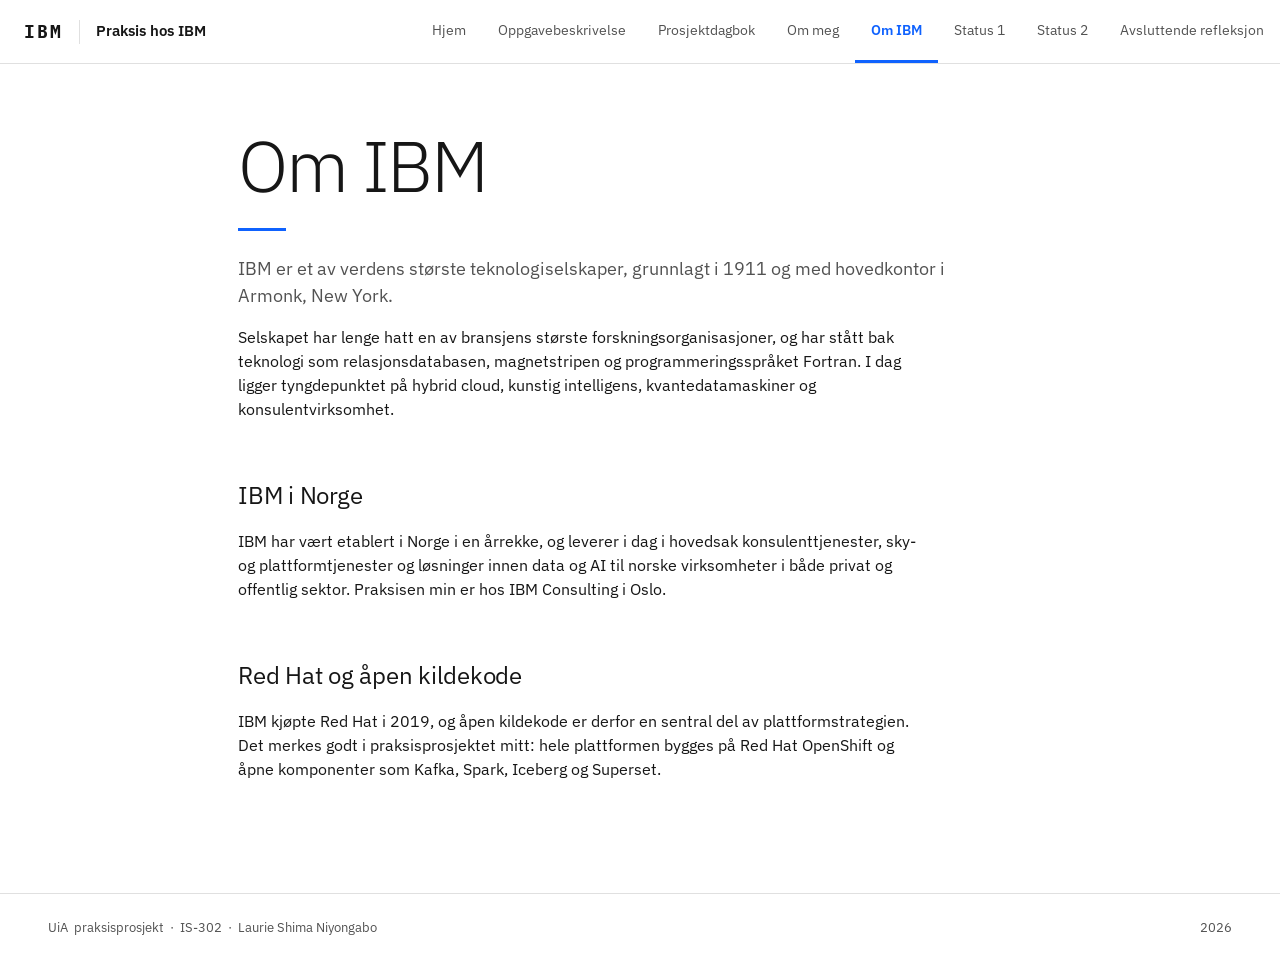
==== om-ibm.html @ 8fbba246 "Praksisnettsted Laurie" ====
<!DOCTYPE html>
<html lang="no">
<head>
<meta charset="utf-8">
<meta name="viewport" content="width=device-width, initial-scale=1">
<title>Om IBM – Praksis hos IBM</title>
<meta name="description" content="Om IBM og IBM Norge, praksisstedet for IS-302 praksisprosjekt.">
<link rel="preconnect" href="https://fonts.googleapis.com">
<link rel="preconnect" href="https://fonts.gstatic.com" crossorigin>
<link href="https://fonts.googleapis.com/css2?family=IBM+Plex+Mono:wght@400;700&family=IBM+Plex+Sans:wght@300;400;600&display=swap" rel="stylesheet">
<link rel="stylesheet" href="styles.css">
</head>
<body>

<a class="skip-link" href="#innhold">Hopp til innhold</a>

<!-- Toppmeny: lik på alle sider -->
<header class="masthead">
  <a class="masthead__brand" href="index.html">
    <span class="masthead__mark">IBM</span>
    <span class="masthead__divider"></span>
    <span class="masthead__title">Praksis hos IBM</span>
  </a>
  <nav class="mainnav" aria-label="Hovedmeny">
    <a href="index.html">Hjem</a>
    <a href="oppgavebeskrivelse.html">Oppgavebeskrivelse</a>
    <a href="prosjektdagbok.html">Prosjektdagbok</a>
    <a href="om-meg.html">Om meg</a>
    <a href="om-ibm.html" aria-current="page">Om IBM</a>
    <a href="status-1.html">Status 1</a>
    <a href="status-2.html">Status 2</a>
    <a href="refleksjon.html">Avsluttende refleksjon</a>
  </nav>
</header>

<main class="content" id="innhold">
  <h1 class="page-title">Om IBM</h1>
  <div class="rule"></div>
  <p class="lede">IBM er et av verdens største teknologiselskaper, grunnlagt i 1911 og med hovedkontor i Armonk, New York.</p>

  <p>Selskapet har lenge hatt en av bransjens største forskningsorganisasjoner, og har stått bak teknologi som relasjonsdatabasen, magnetstripen og programmeringsspråket Fortran. I dag ligger tyngdepunktet på hybrid cloud, kunstig intelligens, kvantedatamaskiner og konsulentvirksomhet.</p>

  <h2 class="section-title">IBM i Norge</h2>
  <p>IBM har vært etablert i Norge i en årrekke, og leverer i dag i hovedsak konsulenttjenester, sky- og plattformtjenester og løsninger innen data og AI til norske virksomheter i både privat og offentlig sektor. Praksisen min er hos IBM Consulting i Oslo.</p>

  <h2 class="section-title">Red Hat og åpen kildekode</h2>
  <p>IBM kjøpte Red Hat i 2019, og åpen kildekode er derfor en sentral del av plattformstrategien. Det merkes godt i praksisprosjektet mitt: hele plattformen bygges på Red Hat OpenShift og åpne komponenter som Kafka, Spark, Iceberg og Superset.</p>
</main>

<footer class="footer">
  <span>UiA &nbsp;praksisprosjekt &nbsp;·&nbsp; IS-302 &nbsp;·&nbsp; Laurie Shima Niyongabo</span>
  <span>2026</span>
</footer>

</body>
</html>
---- styles.css ----
/* ==========================================================================
   Praksis hos IBM – felles stilark
   Bygget på IBM sitt designspråk (Carbon): IBM Plex, blå #0f62fe,
   skarpe hjørner og hårfine linjer i stedet for skygger.
   ========================================================================== */

:root {
  /* IBM-farger (Carbon) */
  --blue-60: #0f62fe;   /* primærblå */
  --blue-70: #0043ce;   /* hover */
  --blue-10: #edf5ff;   /* lys blå flate */
  --gray-100: #161616;  /* tekst */
  --gray-70: #525252;   /* sekundærtekst */
  --gray-50: #8d8d8d;
  --gray-30: #c6c6c6;
  --gray-20: #e0e0e0;   /* kantlinjer */
  --gray-10: #f4f4f4;   /* flate */
  --white: #ffffff;

  --header-h: 64px;
}

*, *::before, *::after { box-sizing: border-box; }

body {
  margin: 0;
  min-height: 100vh;
  display: flex;
  flex-direction: column;
  font-family: "IBM Plex Sans", system-ui, -apple-system, "Helvetica Neue", Arial, sans-serif;
  font-size: 16px;
  line-height: 1.5;
  color: var(--gray-100);
  background: var(--white);
  -webkit-font-smoothing: antialiased;
}

a { color: var(--blue-60); }

/* Synlig tastaturfokus – krav til universell utforming */
a:focus-visible,
button:focus-visible {
  outline: 2px solid var(--blue-60);
  outline-offset: 2px;
}

.skip-link {
  position: absolute;
  left: -9999px;
  z-index: 100;
  padding: 12px 16px;
  background: var(--blue-60);
  color: var(--white);
  text-decoration: none;
}
.skip-link:focus { left: 8px; top: 8px; }

/* --------------------------------------------------------------------------
   Toppmeny
   -------------------------------------------------------------------------- */

.masthead {
  position: sticky;
  top: 0;
  z-index: 20;
  display: flex;
  align-items: center;
  gap: 16px;
  min-height: var(--header-h);
  padding-left: 24px;
  background: var(--white);
  border-bottom: 1px solid var(--gray-20);
}

.masthead__brand {
  display: flex;
  align-items: center;
  gap: 16px;
  white-space: nowrap;
  text-decoration: none;
  color: inherit;
}

.masthead__mark {
  font-family: "IBM Plex Mono", ui-monospace, monospace;
  font-weight: 700;
  font-size: 1.125rem;
  letter-spacing: 0.12em;
}

.masthead__divider {
  width: 1px;
  height: 24px;
  background: var(--gray-20);
}

.masthead__title { font-weight: 600; font-size: 0.9375rem; }

.mainnav {
  margin-left: auto;
  display: flex;
  align-self: stretch;
  overflow-x: auto;
  scrollbar-width: none;
}
.mainnav::-webkit-scrollbar { display: none; }

.mainnav a {
  display: flex;
  align-items: center;
  padding: 0 16px;
  font-size: 0.875rem;
  color: var(--gray-70);
  text-decoration: none;
  white-space: nowrap;
  border-bottom: 3px solid transparent;
}
.mainnav a:hover { color: var(--gray-100); background: var(--gray-10); }
.mainnav a[aria-current="page"] {
  color: var(--blue-60);
  font-weight: 600;
  border-bottom-color: var(--blue-60);
}

/* --------------------------------------------------------------------------
   Innhold – én kolonne, sentrert
   -------------------------------------------------------------------------- */

.content {
  flex: 1 0 auto;      /* skyver bunnteksten helt ned selv på korte sider */
  width: 100%;
  max-width: 900px;
  margin: 0 auto;
  padding: 64px 48px 96px;
}

.content p { max-width: 68ch; }

/* --------------------------------------------------------------------------
   Typografi
   -------------------------------------------------------------------------- */

.page-title {
  margin: 0;
  font-weight: 300;
  font-size: clamp(2.5rem, 7vw, 4.5rem);
  line-height: 1.05;
  letter-spacing: -0.03em;
}

.rule {
  width: 48px;
  height: 3px;
  margin-top: 24px;
  background: var(--blue-60);
}

.lede {
  margin: 24px 0 0;
  font-size: 1.125rem;
  color: var(--gray-70);
}

.section-title {
  margin: 56px 0 0;
  font-size: 1.5rem;
  font-weight: 400;
  letter-spacing: -0.01em;
}

.section-title + p { margin-top: 16px; }

/* Metadata-linje, f.eks. under en dagbokoppføring */
.meta {
  font-family: "IBM Plex Mono", ui-monospace, monospace;
  font-size: 0.8125rem;
  letter-spacing: 0.04em;
  color: var(--gray-70);
}

/* --------------------------------------------------------------------------
   Kortrutenett – egne kantlinjer, så tomme celler ikke synes
   -------------------------------------------------------------------------- */

.cards {
  display: grid;
  grid-template-columns: repeat(auto-fill, minmax(224px, 1fr));
  gap: 16px;
  margin-top: 40px;
}

.card {
  display: flex;
  flex-direction: column;
  min-height: 200px;
  padding: 24px;
  background: var(--white);
  border: 1px solid var(--gray-20);
  color: inherit;
  text-decoration: none;
  transition: border-color 120ms linear, background 120ms linear;
}
.card:hover {
  background: var(--gray-10);
  border-color: var(--blue-60);
}

.card__icon {
  display: grid;
  place-items: center;
  width: 48px;
  height: 48px;
  background: var(--blue-10);
  color: var(--blue-60);
}

.card__title { margin: 24px 0 0; font-size: 1.0625rem; font-weight: 600; }
.card__rule { width: 24px; height: 2px; margin: 16px 0; background: var(--gray-30); }
.card__meta { margin: auto 0 0; font-size: 0.875rem; color: var(--gray-70); }

/* --------------------------------------------------------------------------
   Lenkeliste, f.eks. kontaktinfo
   -------------------------------------------------------------------------- */

.linklist {
  list-style: none;
  margin: 24px 0 0;
  padding: 0;
  display: grid;
  gap: 12px;
}
.linklist li {
  display: flex;
  align-items: center;
  gap: 12px;
  font-size: 0.9375rem;
}
.linklist svg { flex: none; color: var(--blue-60); }

.checklist { margin: 16px 0 0; padding-left: 20px; color: var(--gray-70); }
.checklist li { margin-bottom: 6px; }

/* --------------------------------------------------------------------------
   Profil – portrett ved siden av tekst
   -------------------------------------------------------------------------- */

.profile {
  display: grid;
  grid-template-columns: 260px minmax(0, 1fr);
  gap: 40px;
  align-items: start;
  margin-top: 40px;
}

.profile__photo {
  width: 100%;
  aspect-ratio: 4 / 5;
  object-fit: cover;
  border: 1px solid var(--gray-20);
  display: block;
}

.profile p:first-child { margin-top: 0; }

@media (max-width: 700px) {
  .profile { grid-template-columns: 1fr; gap: 24px; }
  .profile__photo { max-width: 280px; }
}

/* --------------------------------------------------------------------------
   Bunntekst
   -------------------------------------------------------------------------- */

.footer {
  flex: none;
  display: flex;
  flex-wrap: wrap;
  justify-content: space-between;
  gap: 16px;
  padding: 24px 48px;
  border-top: 1px solid var(--gray-20);
  font-size: 0.8125rem;
  color: var(--gray-70);
}

/* --------------------------------------------------------------------------
   Mobil
   -------------------------------------------------------------------------- */

@media (max-width: 900px) {
  .masthead {
    flex-wrap: wrap;
    padding: 12px 16px 0;
    gap: 12px;
  }
  .mainnav {
    margin-left: 0;
    width: 100%;
    order: 2;
    border-top: 1px solid var(--gray-20);
  }
  .mainnav a { padding: 12px; }

  .content { padding: 40px 24px 72px; }
  .footer { padding: 24px; }
}

@media (prefers-reduced-motion: reduce) {
  * { transition: none !important; animation: none !important; }
}
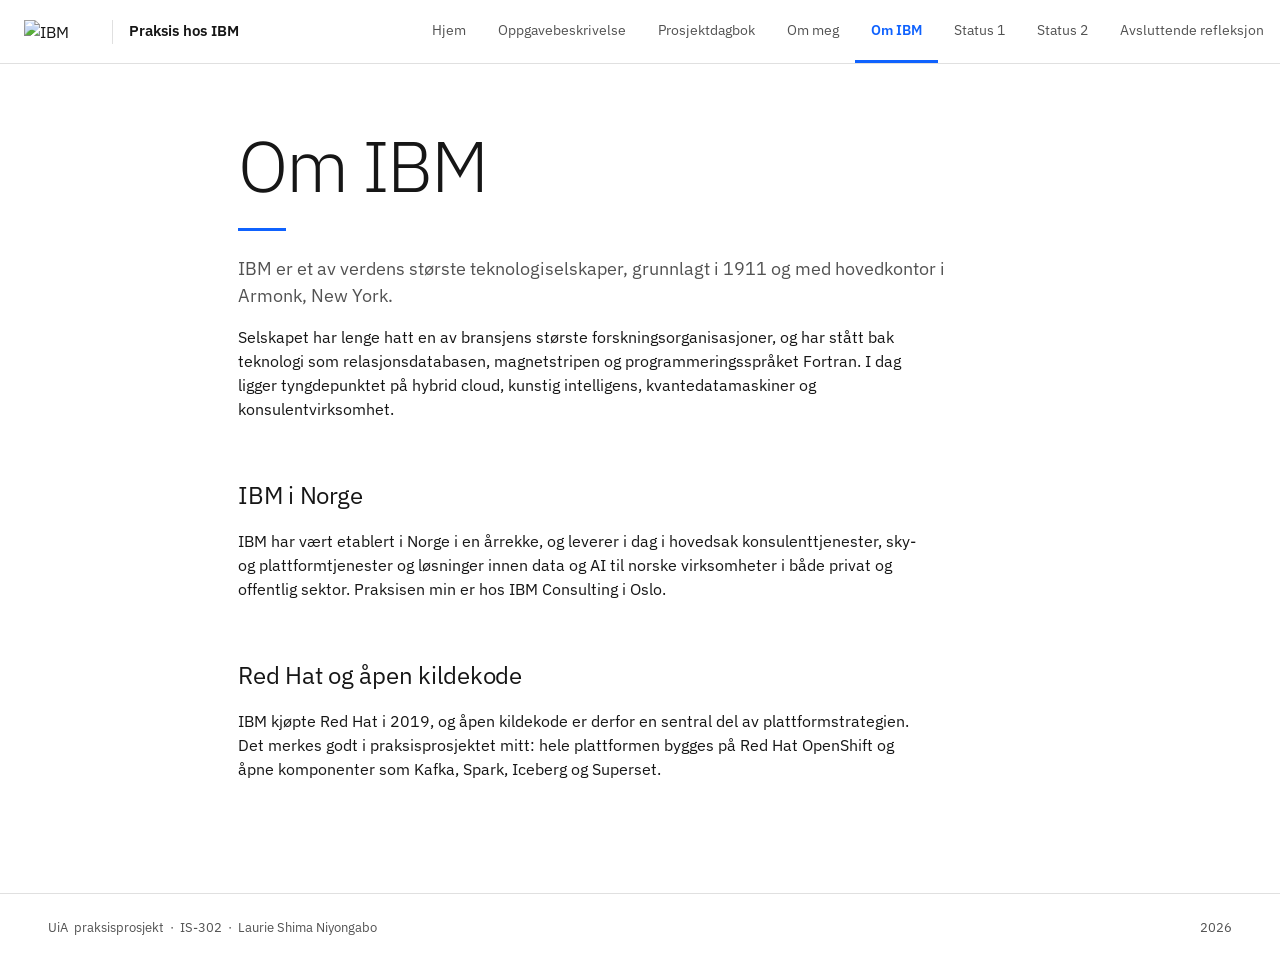
==== commit 2250f24b: "Logo" ====
--- a/om-ibm.html
+++ b/om-ibm.html
@@ -17,7 +17,7 @@
 <!-- Toppmeny: lik på alle sider -->
 <header class="masthead">
   <a class="masthead__brand" href="index.html">
-    <span class="masthead__mark">IBM</span>
+    <img class="masthead__logo" src="bilder/ibm-logo.svg" alt="IBM">
     <span class="masthead__divider"></span>
     <span class="masthead__title">Praksis hos IBM</span>
   </a>
--- a/styles.css
+++ b/styles.css
@@ -86,6 +86,12 @@
   font-weight: 700;
   font-size: 1.125rem;
   letter-spacing: 0.12em;
+}
+
+.masthead__logo {
+  width: 72px;
+  height: auto;
+  display: block;
 }
 
 .masthead__divider {
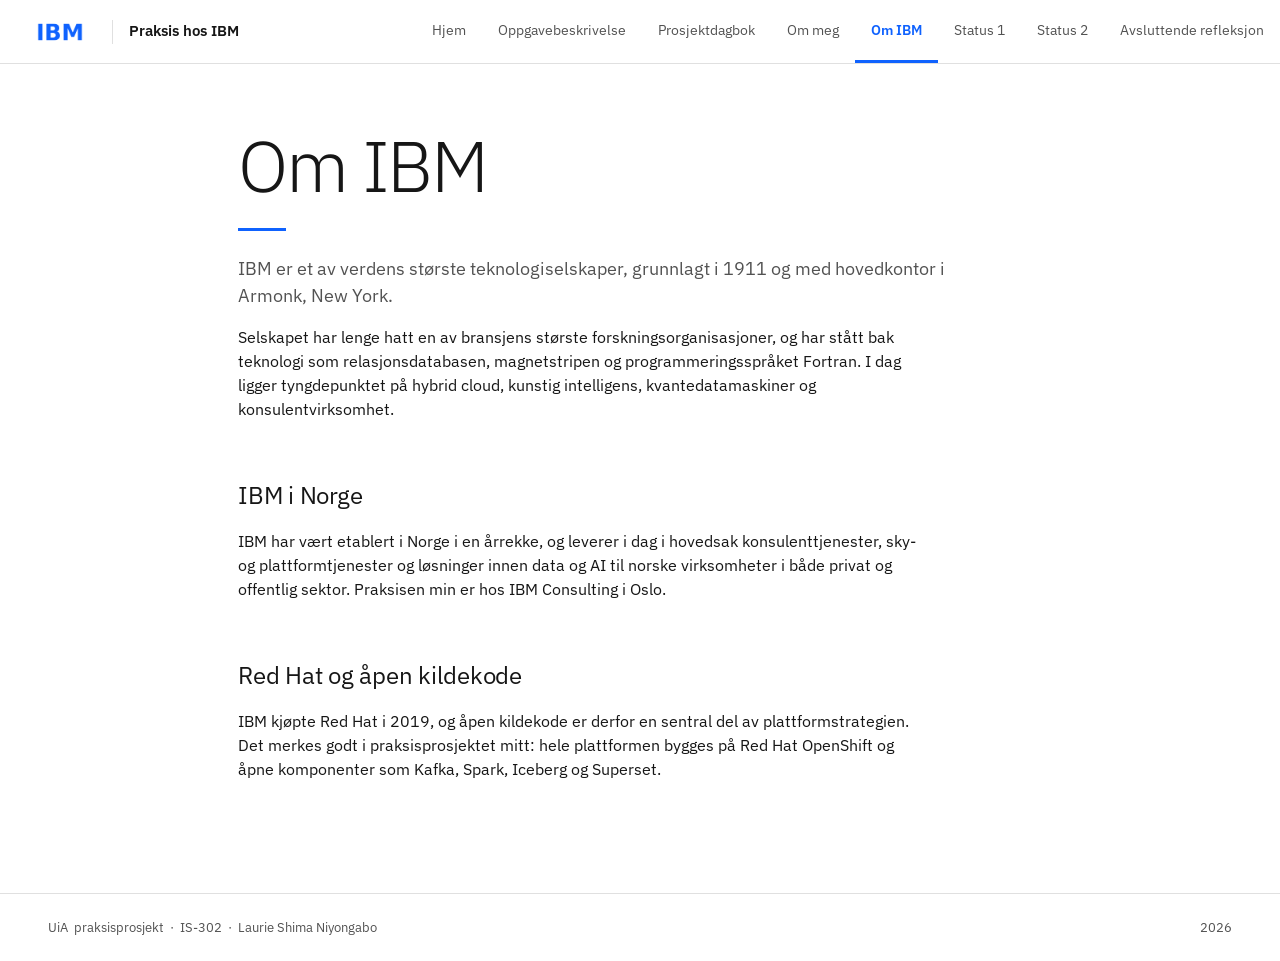
==== commit 21d4eaf3: "Logo midlertidig fiks" ====
--- a/om-ibm.html
+++ b/om-ibm.html
@@ -17,7 +17,7 @@
 <!-- Toppmeny: lik på alle sider -->
 <header class="masthead">
   <a class="masthead__brand" href="index.html">
-    <img class="masthead__logo" src="bilder/ibm-logo.svg" alt="IBM">
+    <img class="masthead__logo" src="bilder/ibm-logo.png" alt="IBM">
     <span class="masthead__divider"></span>
     <span class="masthead__title">Praksis hos IBM</span>
   </a>
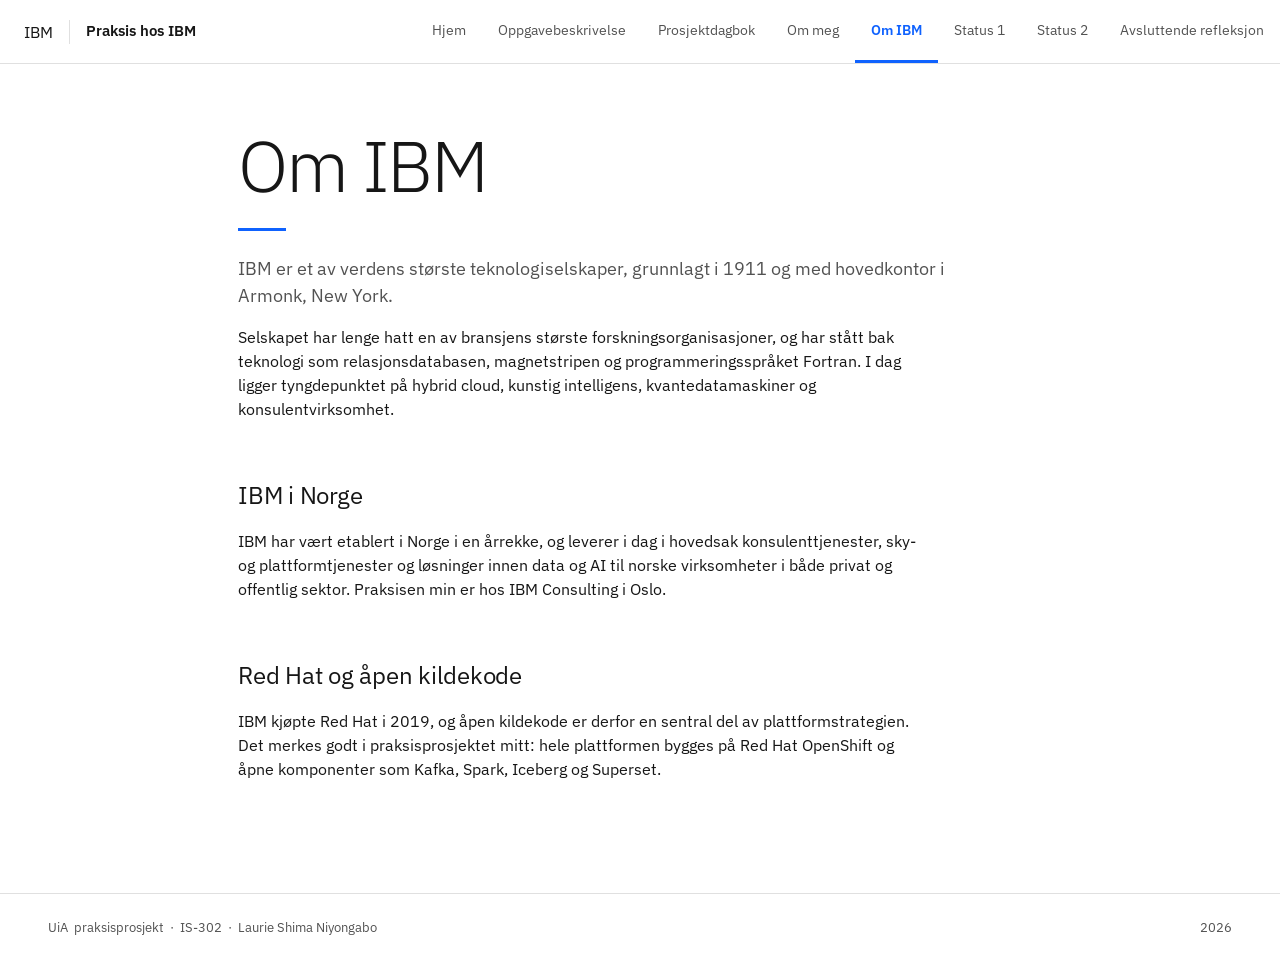
==== commit dc0aa610: "." ====
--- a/om-ibm.html
+++ b/om-ibm.html
@@ -17,7 +17,7 @@
 <!-- Toppmeny: lik på alle sider -->
 <header class="masthead">
   <a class="masthead__brand" href="index.html">
-    <img class="masthead__logo" src="bilder/ibm-logo.png" alt="IBM">
+    <span class="masthead__mark">IBM</span>
     <span class="masthead__divider"></span>
     <span class="masthead__title">Praksis hos IBM</span>
   </a>
--- a/styles.css
+++ b/styles.css
@@ -79,13 +79,6 @@
   white-space: nowrap;
   text-decoration: none;
   color: inherit;
-}
-
-.masthead__mark {
-  font-family: "IBM Plex Mono", ui-monospace, monospace;
-  font-weight: 700;
-  font-size: 1.125rem;
-  letter-spacing: 0.12em;
 }
 
 .masthead__logo {
